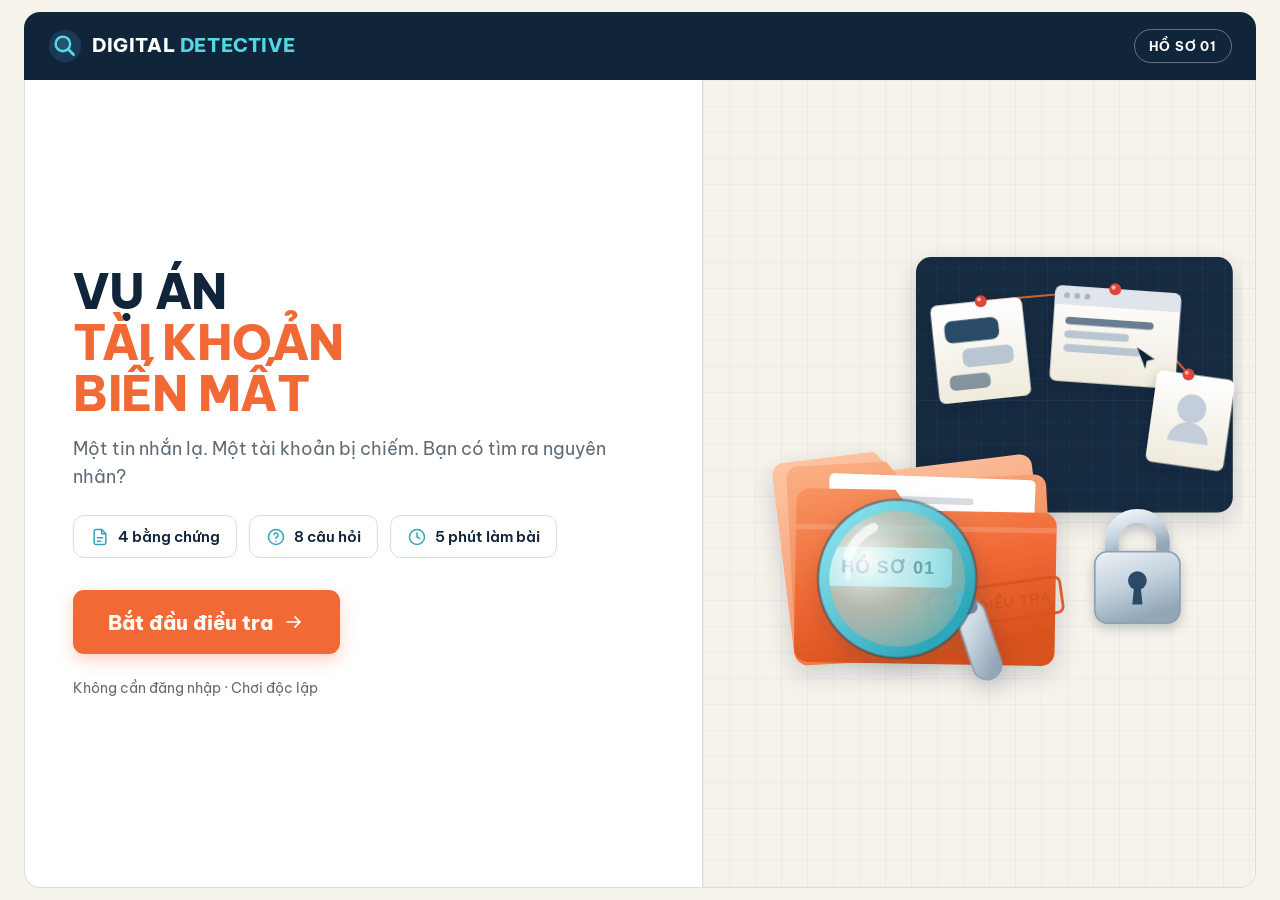
==== index.html @ 8c40c3d7 "Digital Detective: mini game điều tra an toàn số cho học sinh THCS Web app tĩnh (không backend, khôn" ====
<!DOCTYPE html>
<html lang="vi">
<head>
  <meta charset="utf-8">
  <title>Digital Detective — Vụ án tài khoản biến mất</title>
  <meta name="viewport" content="width=device-width, initial-scale=1, viewport-fit=cover">
  <meta name="description" content="Mini game điều tra an toàn số dành cho học sinh THCS: đọc 4 bằng chứng, trả lời 8 câu hỏi trong 5 phút.">
  <meta name="theme-color" content="#10243A">
  <meta name="color-scheme" content="light">
  <meta name="apple-mobile-web-app-capable" content="yes">
  <meta name="apple-mobile-web-app-status-bar-style" content="black-translucent">
  <link rel="manifest" href="manifest.webmanifest">
  <link rel="icon" href="assets/img/logo.svg" type="image/svg+xml">
  <link rel="apple-touch-icon" href="assets/img/logo.svg">
  <!-- Tải sẵn toàn bộ font và hình của cả 4 màn ngay lần vào đầu tiên, để mất mạng
       giữa lượt không làm thiếu chữ hay thiếu hình ở các màn sau. -->
  <link rel="preload" href="assets/fonts/QdVPSTAyLFyeg_IDWvOJmVES_Hw4BXoKZA.woff2" as="font" type="font/woff2" crossorigin><!-- 400 vi -->
  <link rel="preload" href="assets/fonts/QdVPSTAyLFyeg_IDWvOJmVES_Hw3BXo.woff2" as="font" type="font/woff2" crossorigin><!-- 400 latin -->
  <link rel="preload" href="assets/fonts/QdVMSTAyLFyeg_IDWvOJmVES_HToIW86Rb0bcw.woff2" as="font" type="font/woff2" crossorigin><!-- 600 vi -->
  <link rel="preload" href="assets/fonts/QdVMSTAyLFyeg_IDWvOJmVES_HToIW81Rb0.woff2" as="font" type="font/woff2" crossorigin><!-- 600 latin -->
  <link rel="preload" href="assets/fonts/QdVMSTAyLFyeg_IDWvOJmVES_HSMIG86Rb0bcw.woff2" as="font" type="font/woff2" crossorigin><!-- 700 vi -->
  <link rel="preload" href="assets/fonts/QdVMSTAyLFyeg_IDWvOJmVES_HSMIG81Rb0.woff2" as="font" type="font/woff2" crossorigin><!-- 700 latin -->
  <link rel="preload" href="assets/fonts/QdVMSTAyLFyeg_IDWvOJmVES_HSQI286Rb0bcw.woff2" as="font" type="font/woff2" crossorigin><!-- 800 vi -->
  <link rel="preload" href="assets/fonts/QdVMSTAyLFyeg_IDWvOJmVES_HSQI281Rb0.woff2" as="font" type="font/woff2" crossorigin><!-- 800 latin -->
  <link rel="preload" href="assets/img/hero.svg" as="image" type="image/svg+xml">
  <link rel="preload" href="assets/img/briefing-props.svg" as="image" type="image/svg+xml">
  <link rel="preload" href="assets/img/result-props.svg" as="image" type="image/svg+xml">
  <link rel="stylesheet" href="assets/css/app.css">
</head>
<body>
  <div id="app"></div>

  <!-- iPad dựng đứng hoặc viewport dưới 960 CSS px: chặn chơi, dữ liệu và đồng hồ vẫn giữ nguyên -->
  <div class="rotate-gate" role="alert">
    <div>
      <svg class="icon" viewBox="0 0 24 24" width="56" height="56" fill="none" stroke="currentColor"
           stroke-width="1.6" stroke-linecap="round" stroke-linejoin="round" aria-hidden="true">
        <rect x="2.5" y="7" width="19" height="11" rx="2"></rect>
        <path d="M8 3.6a8 8 0 0 1 8 0"></path>
        <path d="M13.6 2.2 16.2 3.6 14.8 6.2"></path>
      </svg>
      <h2>Xoay iPad ngang để chơi</h2>
      <p>Trên máy tính, hãy mở cửa sổ trình duyệt rộng hơn 960&nbsp;px. Bài làm và đồng hồ của bạn vẫn đang được giữ nguyên.</p>
    </div>
  </div>

  <noscript>
    <div style="max-width:40em;margin:15vh auto;padding:0 24px;font-family:sans-serif;color:#10243A">
      <h1>Cần bật JavaScript</h1>
      <p>Trò chơi Digital Detective chạy hoàn toàn trên trình duyệt. Hãy bật JavaScript rồi tải lại trang.</p>
    </div>
  </noscript>

  <script type="module" src="src/app.js"></script>
  <script>
    // Service worker chỉ để chạy lại được khi mất mạng sau lần tải đầu thành công.
    if ('serviceWorker' in navigator && location.protocol.startsWith('http')) {
      window.addEventListener('load', () => {
        navigator.serviceWorker.register('sw.js').catch((err) => {
          console.warn('[sw] không đăng ký được:', err);
        });
      });
    }
  </script>
</body>
</html>
---- assets/css/app.css ----
@import url('../fonts.css');

/* ================================================================
   1. Token
   ================================================================ */
:root {
  --navy: #10243A;
  --navy-soft: #1B3854;
  --paper: #F6F3EB;
  --surface: #FFFFFF;
  --orange: #F16A36;
  --orange-dark: #D9531F;
  --orange-tint: #FDEDE5;
  --cyan: #54D7E5;
  --cyan-tint: #E3F8FB;
  --cyan-deep: #2FA7BA;
  --muted: #5F6B76;
  --border: #D8DEE4;
  --border-strong: #C2CCD6;
  --danger: #C2410C;

  --r-lg: 16px;
  --r-md: 12px;
  --r-btn: 11px;
  --r-sm: 8px;

  --s1: 8px;
  --s2: 12px;
  --s3: 16px;
  --s4: 24px;
  --s5: 32px;
  --s6: 48px;

  --shadow-sm: 0 2px 6px rgba(16, 36, 58, .06);
  --shadow-md: 0 6px 18px rgba(16, 36, 58, .09);
  --shadow-lg: 0 14px 38px rgba(16, 36, 58, .14);

  --dur: 200ms;
  --ease: cubic-bezier(.22, .61, .36, 1);

  --header-h: 64px;
  --app-max: 1440px;

  /* Thang chữ mặc định cho iPad ngang 1024×768 */
  --fs-body: 16px;
  --fs-lead: 17px;
  --fs-question: 22px;
  --fs-screen-title: 28px;
  --fs-hero: 46px;
}

/* Desktop rộng: tăng khoảng thở và cỡ hình, chữ chỉ nhích nhẹ (không phóng vô hạn) */
@media (min-width: 1180px) {
  :root {
    --fs-body: 17px;
    --fs-lead: 18px;
    --fs-question: 24px;
    --fs-screen-title: 32px;
    --fs-hero: 48px;
    --header-h: 68px;
  }
}
@media (min-width: 1400px) {
  :root {
    --fs-question: 26px;
    --fs-screen-title: 34px;
    --fs-hero: 52px;
  }
}

/* ================================================================
   2. Nền tảng
   ================================================================ */
*,
*::before,
*::after { box-sizing: border-box; }

html, body { height: 100%; }

body {
  margin: 0;
  font-family: 'Be Vietnam Pro', -apple-system, BlinkMacSystemFont, 'Segoe UI', Roboto, sans-serif;
  font-size: var(--fs-body);
  line-height: 1.55;
  color: var(--navy);
  background: var(--paper);
  -webkit-text-size-adjust: 100%;
  -webkit-font-smoothing: antialiased;
  overflow: hidden;              /* không để trang cuộn; chỉ vùng nội dung cuộn */
  overscroll-behavior: none;
}

h1, h2, h3, p, ul, ol { margin: 0; }
ul, ol { padding: 0; list-style: none; }
button { font: inherit; color: inherit; }

.icon { flex: none; display: block; }

.visually-hidden {
  position: absolute; width: 1px; height: 1px;
  margin: -1px; padding: 0; overflow: hidden;
  clip: rect(0 0 0 0); clip-path: inset(50%); white-space: nowrap;
}

:focus-visible {
  outline: 3px solid var(--cyan-deep);
  outline-offset: 2px;
  border-radius: 4px;
}

/* ================================================================
   3. Khung ứng dụng
   ================================================================ */
#app {
  height: 100dvh;
  height: 100vh;
  display: flex;
  flex-direction: column;
  align-items: center;
}
@supports (height: 100dvh) { #app { height: 100dvh; } }

.shell {
  width: 100%;
  max-width: var(--app-max);
  height: 100%;
  display: flex;
  flex-direction: column;
  min-height: 0;
  padding: 0 var(--s3);
}
@media (min-width: 1180px) { .shell { padding: 0 var(--s4); } }

/* ---------- Header ---------- */
.app-header {
  flex: none;
  height: var(--header-h);
  margin-top: var(--s2);
  display: flex;
  align-items: center;
  gap: var(--s3);
  padding: 0 var(--s4);
  background: var(--navy);
  color: #fff;
  border-radius: var(--r-lg) var(--r-lg) 0 0;
}
.brand { display: flex; align-items: center; gap: 10px; }
.brand img { width: 34px; height: 34px; }
.brand-name {
  font-size: 19px; font-weight: 800; letter-spacing: .6px;
  white-space: nowrap;
}
.brand-name em { font-style: normal; color: var(--cyan); }

.header-spacer { flex: 1 1 auto; }

.file-tag {
  font-size: 13px; font-weight: 700; letter-spacing: .8px;
  padding: 6px 14px; border-radius: 999px;
  border: 1.5px solid rgba(255, 255, 255, .35);
  color: #fff; white-space: nowrap;
}
.file-tag.is-submitted { background: var(--cyan); border-color: var(--cyan); color: var(--navy); }

/* Đồng hồ + tiến độ trên header màn chơi */
.hud { display: flex; align-items: center; gap: var(--s4); }
.timer {
  display: flex; align-items: center; gap: 8px;
  padding: 7px 16px; border-radius: 999px;
  background: rgba(255, 255, 255, .1);
  border: 1.5px solid rgba(255, 255, 255, .22);
  font-variant-numeric: tabular-nums;
  font-size: 19px; font-weight: 800; letter-spacing: .5px;
  transition: background var(--dur) var(--ease), border-color var(--dur) var(--ease);
}
.timer.is-warning { background: rgba(241, 106, 54, .22); border-color: var(--orange); color: #FFD9C8; }
.progress-read { display: flex; align-items: center; gap: 10px; font-size: 14px; color: #CBD8E4; }
.progress-read b { color: #fff; font-weight: 700; }
.progress-bar {
  width: 104px; height: 8px; border-radius: 999px;
  background: rgba(255, 255, 255, .18); overflow: hidden;
}
.progress-bar span {
  display: block; height: 100%; border-radius: 999px;
  background: var(--cyan);
  transition: width var(--dur) var(--ease);
}

/* ---------- Thân màn ---------- */
.app-main {
  flex: 1 1 auto;
  min-height: 0;
  display: flex;
  flex-direction: column;
  background: var(--surface);
  border: 1px solid var(--border);
  border-top: none;
  border-radius: 0 0 var(--r-lg) var(--r-lg);
  margin-bottom: var(--s2);
  overflow: hidden;
  position: relative;
}

.screen {
  flex: 1 1 auto;
  min-height: 0;
  display: flex;
  flex-direction: column;
  animation: screen-in var(--dur) var(--ease) both;
}
@keyframes screen-in {
  from { opacity: 0; transform: translateY(8px); }
  to   { opacity: 1; transform: none; }
}

/* Texture giấy chỉ ở vùng trang trí, 3–5% */
.paper-tint {
  background-color: var(--paper);
  background-image:
    linear-gradient(rgba(16, 36, 58, .035) 1px, transparent 1px),
    linear-gradient(90deg, rgba(16, 36, 58, .035) 1px, transparent 1px);
  background-size: 26px 26px;
}

/* ================================================================
   4. Nút
   ================================================================ */
.btn {
  display: inline-flex; align-items: center; justify-content: center;
  gap: 10px;
  min-height: 48px; padding: 12px 24px;
  border: 1.5px solid transparent; border-radius: var(--r-btn);
  font-size: var(--fs-body); font-weight: 700;
  background: var(--surface); color: var(--navy);
  white-space: nowrap;
  cursor: pointer;
  transition: background var(--dur) var(--ease), border-color var(--dur) var(--ease),
              transform 120ms var(--ease), box-shadow var(--dur) var(--ease);
  -webkit-tap-highlight-color: transparent;
}
.btn:active { transform: translateY(1px); }

.btn-primary {
  background: var(--orange); color: #fff;
  box-shadow: 0 6px 16px rgba(241, 106, 54, .3);
  font-weight: 800;
}
.btn-primary:hover { background: var(--orange-dark); }

.btn-secondary { border-color: var(--border-strong); background: var(--surface); }
.btn-secondary:hover { border-color: var(--navy-soft); background: #FAFBFC; }

.btn-ghost { background: transparent; color: var(--muted); font-weight: 600; }
.btn-ghost:hover { color: var(--navy); background: #F2F5F7; }

.btn:disabled { opacity: .45; cursor: not-allowed; }
.btn:disabled:active { transform: none; }

.btn-lg { min-height: 60px; font-size: 19px; padding: 14px 34px; }
@media (min-width: 1180px) { .btn-lg { min-height: 64px; font-size: 20px; } }

/* ================================================================
   5. Màn 1 — Chào mừng
   ================================================================ */
.welcome {
  flex-direction: row;
  align-items: stretch;
}
.welcome-copy {
  flex: 0 0 55%;
  display: flex; flex-direction: column; justify-content: center;
  padding: var(--s5) var(--s5) var(--s5) var(--s6);
  min-width: 0;
}
@media (max-width: 1100px) { .welcome-copy { padding: var(--s4) var(--s4) var(--s4) var(--s5); } }

.hero-title {
  font-size: var(--fs-hero);
  font-weight: 800;
  line-height: 1.06;
  letter-spacing: -.5px;
  margin-bottom: var(--s3);
}
.hero-title span { display: block; }
.hero-title .accent { color: var(--orange); }

.hero-tagline {
  font-size: var(--fs-lead);
  color: var(--muted);
  max-width: 30em;
  margin-bottom: var(--s4);
}

.chip-row { display: flex; flex-wrap: wrap; gap: var(--s2); margin-bottom: var(--s5); }
.chip {
  display: inline-flex; align-items: center; gap: 8px;
  padding: 9px 16px;
  border: 1.5px solid var(--border);
  border-radius: var(--r-btn);
  background: var(--surface);
  font-size: 15px; font-weight: 600;
  white-space: nowrap;
}
.chip .icon { color: var(--cyan-deep); }

.hero-note { margin-top: var(--s4); font-size: 14px; color: var(--muted); }

.welcome-art {
  flex: 1 1 45%;
  min-width: 0;
  display: flex; align-items: center; justify-content: center;
  padding: var(--s2);
  border-left: 1px solid var(--border);
}
.welcome-art img { width: 100%; max-width: 620px; height: auto; max-height: 100%; object-fit: contain; }

/* ================================================================
   6. Màn 2 — Nhận vụ án
   ================================================================ */
.briefing { flex-direction: row; }
.briefing-left {
  flex: 1 1 56%;
  min-width: 0;
  display: flex; flex-direction: column;
  padding: var(--s5) var(--s4) var(--s4) var(--s5);
  overflow: hidden;
}
.briefing-right {
  flex: 0 0 44%;
  display: flex; flex-direction: column; justify-content: center;
  gap: var(--s4);
  padding: var(--s5) var(--s5) var(--s4) var(--s4);
  border-left: 1px solid var(--border);
  min-width: 0;
}
@media (max-width: 1100px) {
  .briefing-left { padding: var(--s4); }
  .briefing-right { padding: var(--s4); }
}

.screen-title { font-size: var(--fs-screen-title); font-weight: 800; line-height: 1.2; }

.note-wrap { position: relative; margin-top: var(--s4); max-width: 560px; }
.note-paper {
  position: relative;
  background: #FFFDF6;
  border: 1px solid #E8E0CE;
  border-radius: 3px;
  padding: var(--s4) var(--s4) var(--s4) 60px;
  font-size: var(--fs-lead);
  line-height: 1.7;
  box-shadow: var(--shadow-md);
  /* mép giấy hơi lệch cho giống tờ ghi chú */
  clip-path: polygon(0 1.2%, 100% 0, 99.4% 99%, .6% 100%);
}
.note-paper::after {
  content: '';
  position: absolute; inset: 0;
  background-image: repeating-linear-gradient(transparent 0 31px, rgba(16, 36, 58, .05) 31px 32px);
  pointer-events: none;
}
.paper-clip {
  position: absolute; top: -18px; left: 20px;
  width: 24px; height: 54px;
  border: 4px solid #A8B6C2;
  border-radius: 13px;
  border-bottom-color: transparent;
  transform: rotate(-8deg);
  z-index: 2;
}
.paper-clip::before {
  content: ''; position: absolute; top: 9px; left: 3px;
  width: 12px; height: 34px;
  border: 4px solid #C3CDD7; border-radius: 8px; border-bottom-color: transparent;
}

.briefing-props { margin-top: auto; padding-top: var(--s4); max-width: 420px; }
.briefing-props img { width: 100%; height: auto; display: block; }

.mission-list { display: flex; flex-direction: column; gap: var(--s3); margin-top: var(--s3); }
.mission {
  display: flex; align-items: center; gap: var(--s3);
  font-size: var(--fs-lead); font-weight: 600;
}
.mission-badge {
  flex: none; width: 52px; height: 52px; border-radius: 14px;
  display: grid; place-items: center;
  background: var(--cyan-tint); color: var(--navy);
  border: 1.5px solid #BFECF3;
}
.mission-index { font-weight: 800; }

.timer-note {
  display: flex; align-items: center; gap: 10px;
  font-size: 15px; color: var(--muted);
}
.footnote { font-size: 14px; color: var(--muted); }
.briefing-right .footnote { text-align: right; }

.back-row { margin-top: var(--s4); }

/* ================================================================
   7. Màn 3 — Điều tra
   ================================================================ */
.game {
  flex-direction: row;
  gap: var(--s4);
  padding: var(--s4);
  min-height: 0;
}
.evidence-pane { flex: 0 0 48%; display: flex; flex-direction: column; min-width: 0; min-height: 0; }
.question-pane { flex: 1 1 52%; display: flex; flex-direction: column; min-width: 0; min-height: 0; }

/* ---- Bằng chứng ---- */
.pane-title { font-size: var(--fs-screen-title); font-weight: 800; margin-bottom: var(--s2); }

.evidence-tabs {
  display: grid;
  grid-template-columns: 1fr 1fr;
  gap: var(--s2);
  margin-bottom: var(--s2);
}
.evidence-tab {
  min-height: 48px;
  padding: 10px 16px;
  text-align: left;
  border: 1.5px solid var(--border);
  border-radius: var(--r-btn);
  background: var(--surface);
  font-size: 15px; font-weight: 600;
  cursor: pointer;
  transition: background var(--dur) var(--ease), border-color var(--dur) var(--ease), color var(--dur) var(--ease);
  -webkit-tap-highlight-color: transparent;
}
.evidence-tab:hover { border-color: var(--border-strong); }
.evidence-tab[aria-selected='true'] {
  background: var(--orange); border-color: var(--orange); color: #fff; font-weight: 700;
  box-shadow: 0 4px 12px rgba(241, 106, 54, .26);
}

.evidence-card {
  flex: 1 1 auto;
  min-height: 0;
  overflow-y: auto;
  -webkit-overflow-scrolling: touch;
  overscroll-behavior: contain;
  border: 1px solid var(--border);
  border-radius: var(--r-md);
  background: #FAFBFC;
  padding: var(--s3) var(--s3) var(--s4);
}
.evidence-card-title {
  font-size: 18px; font-weight: 800;
  padding-bottom: var(--s2);
  margin-bottom: var(--s3);
  border-bottom: 1px solid var(--border);
}
.ev-lead { color: var(--muted); margin-bottom: var(--s3); }

.ev-profile {
  display: flex; align-items: center; gap: var(--s2);
  padding: var(--s2) var(--s3);
  background: var(--surface);
  border: 1px solid var(--border);
  border-radius: var(--r-md);
  margin-bottom: var(--s2);
}
.ev-avatar {
  flex: none; width: 48px; height: 48px; border-radius: 50%;
  background: #E3E9EE; color: #8A9AA8;
  display: grid; place-items: center;
}
.ev-profile-name { font-weight: 700; line-height: 1.3; }
.ev-profile-handle {
  font-size: 15px; color: var(--muted);
  font-variant-ligatures: none;
  word-break: break-all;
}
.ev-profile-meta { font-size: 14px; color: var(--muted); }

.ev-message {
  background: var(--surface);
  border: 1px solid var(--border);
  border-radius: var(--r-md);
  border-top-left-radius: 4px;
  padding: var(--s3);
  line-height: 1.6;
}
.ev-typing { display: flex; gap: 5px; margin-top: var(--s2); }
.ev-typing i { width: 6px; height: 6px; border-radius: 50%; background: var(--border-strong); }

.ev-list { display: flex; flex-direction: column; gap: var(--s2); }
.ev-list li {
  display: flex; gap: 10px;
  padding: var(--s2) var(--s3);
  background: var(--surface);
  border: 1px solid var(--border);
  border-radius: var(--r-md);
  line-height: 1.55;
}
.ev-list li::before {
  content: ''; flex: none;
  width: 7px; height: 7px; margin-top: .62em;
  border-radius: 50%; background: var(--cyan-deep);
}

.ev-log { display: flex; flex-direction: column; }
.ev-log li {
  display: flex; gap: var(--s3);
  padding: var(--s2) 0 var(--s2) var(--s3);
  border-left: 2px solid var(--border);
  position: relative;
  line-height: 1.55;
}
.ev-log li::before {
  content: ''; position: absolute; left: -6px; top: 1.05em;
  width: 10px; height: 10px; border-radius: 50%;
  background: var(--surface); border: 2.5px solid var(--cyan-deep);
}
.ev-log time {
  flex: none; font-weight: 700; font-variant-numeric: tabular-nums;
  color: var(--navy);
}

/* ---- Câu hỏi ---- */
.q-label {
  font-size: 15px; font-weight: 800; letter-spacing: 1px;
  color: var(--orange); text-transform: uppercase;
  margin-bottom: 6px;
}
.q-prompt {
  font-size: var(--fs-question);
  font-weight: 700; line-height: 1.32;
  margin-bottom: var(--s3);
}

.options { display: flex; flex-direction: column; gap: var(--s2); }
.option {
  display: flex; align-items: center; gap: var(--s3);
  width: 100%;
  min-height: 56px;
  padding: 12px var(--s3);
  text-align: left;
  background: var(--surface);
  border: 1.5px solid var(--border);
  border-radius: var(--r-md);
  font-size: var(--fs-body);
  cursor: pointer;
  transition: background var(--dur) var(--ease), border-color var(--dur) var(--ease);
  -webkit-tap-highlight-color: transparent;
}
.option:hover { border-color: var(--border-strong); }
.option[aria-checked='true'] {
  background: var(--orange-tint);
  border-color: var(--orange);
}
.option-radio {
  flex: none; width: 24px; height: 24px; border-radius: 50%;
  border: 2px solid var(--border-strong);
  display: grid; place-items: center;
  transition: border-color var(--dur) var(--ease);
}
.option[aria-checked='true'] .option-radio { border-color: var(--orange); }
.option-radio::after {
  content: ''; width: 12px; height: 12px; border-radius: 50%;
  background: var(--orange);
  transform: scale(0);
  transition: transform 140ms var(--ease);
}
.option[aria-checked='true'] .option-radio::after { transform: scale(1); }
.option-key { flex: none; font-weight: 800; width: 1.2em; }
.option-text { min-width: 0; }
.option:disabled { cursor: default; opacity: 1; }

.save-hint {
  display: flex; align-items: center; gap: 8px;
  min-height: 26px; margin-top: var(--s2);
  font-size: 14px; color: var(--muted);
}
.save-hint.is-error { color: var(--danger); font-weight: 600; }

/* ---- Dãy 1–8 ---- */
.q-nav {
  display: flex; flex-wrap: wrap; gap: var(--s1);
  margin-top: var(--s3);
}
.q-nav-btn {
  width: 44px; height: 44px;
  border-radius: 50%;
  border: 1.5px solid var(--border);
  background: var(--surface);
  font-weight: 700; font-size: 16px;
  cursor: pointer;
  transition: background var(--dur) var(--ease), border-color var(--dur) var(--ease);
  -webkit-tap-highlight-color: transparent;
}
.q-nav-btn.is-answered { background: var(--cyan-tint); border-color: #BFECF3; }
.q-nav-btn.is-current { border-color: var(--orange); border-width: 2.5px; color: var(--orange); }

/* ---- Thanh thao tác ---- */
.action-bar {
  display: flex; align-items: center; gap: var(--s2);
  margin-top: auto;
  padding-top: var(--s3);
}
.action-bar .spacer { flex: 1 1 auto; }
.action-bar .btn { min-height: 52px; padding: 12px 18px; }

.time-warning {
  display: flex; align-items: center; gap: 8px;
  margin-top: var(--s2);
  padding: 10px var(--s3);
  border-radius: var(--r-btn);
  background: var(--orange-tint);
  border: 1.5px solid #F8C9B2;
  color: var(--danger);
  font-size: 15px; font-weight: 600;
}

/* ================================================================
   8. Màn 4 — Kết quả
   ================================================================ */
.result { flex-direction: row; }
.result-main {
  flex: 1 1 58%;
  min-width: 0;
  display: flex; flex-direction: column; justify-content: center;
  padding: var(--s5) var(--s4) var(--s4) var(--s5);
  overflow-y: auto;
}
.result-art {
  flex: 0 0 42%;
  display: flex; align-items: center; justify-content: center;
  padding: var(--s4);
  border-left: 1px solid var(--border);
  min-width: 0;
}
.result-art img { width: 100%; max-width: 420px; height: auto; max-height: 100%; object-fit: contain; }
@media (max-width: 1100px) {
  .result-main { padding: var(--s4); }
}

.result-main > * { max-width: 660px; }
.result-heading { font-size: var(--fs-screen-title); font-weight: 800; margin-bottom: var(--s4); }

.score-card {
  display: flex; flex-direction: column; align-items: center; gap: 4px;
  padding: var(--s4) var(--s5);
  background: var(--cyan-tint);
  border: 1.5px solid #BFECF3;
  border-radius: var(--r-lg);
  margin-bottom: var(--s3);
}
.score-value {
  font-size: 76px; font-weight: 800; line-height: .95;
  letter-spacing: -2px;
  font-variant-numeric: tabular-nums;
  color: var(--navy);
}
@media (min-width: 1180px) { .score-value { font-size: 88px; } }
.score-label {
  font-size: 17px; font-weight: 800; letter-spacing: 1.4px;
  text-transform: uppercase; color: var(--navy);
}

.staff-banner {
  display: flex; align-items: center; gap: var(--s2);
  padding: 14px var(--s4);
  background: var(--cyan);
  border-radius: var(--r-md);
  color: var(--navy);
  font-size: var(--fs-lead); font-weight: 700;
  margin-bottom: var(--s3);
}

.timeout-note {
  display: flex; align-items: center; gap: 8px;
  margin-bottom: var(--s3);
  font-size: 15px; font-weight: 600; color: var(--danger);
}

.staff-zone {
  margin-top: var(--s4);
  padding-top: var(--s4);
  border-top: 1px solid var(--border);
}
.staff-zone-label {
  font-size: 13px; font-weight: 800; letter-spacing: 1.2px;
  text-transform: uppercase; color: var(--muted);
  margin-bottom: var(--s2);
}

/* Nút nhấn giữ 1,5 giây */
.hold-btn { position: relative; overflow: hidden; width: 100%; }
.hold-btn .hold-fill {
  position: absolute; inset: 0 auto 0 0;
  width: 0;
  background: var(--cyan-tint);
  pointer-events: none;
}
.hold-btn.is-holding .hold-fill { transition: width 1500ms linear; width: 100%; }
.hold-btn > span { position: relative; z-index: 1; display: inline-flex; align-items: center; gap: 10px; }

/* ---- Lời giải ---- */
.review-panel {
  position: absolute; inset: 0;
  background: var(--surface);
  display: flex; flex-direction: column;
  z-index: 20;
  animation: screen-in var(--dur) var(--ease) both;
}
.review-head {
  flex: none;
  display: flex; align-items: center; gap: var(--s3);
  padding: var(--s3) var(--s4);
  border-bottom: 1px solid var(--border);
}
.review-head h2 { font-size: 22px; font-weight: 800; }
.review-body {
  flex: 1 1 auto; min-height: 0;
  overflow-y: auto; -webkit-overflow-scrolling: touch;
  padding: var(--s4);
  display: flex; flex-direction: column; gap: var(--s3);
}
.review-item {
  border: 1px solid var(--border);
  border-radius: var(--r-md);
  padding: var(--s3);
  background: #FAFBFC;
}
.review-item-head {
  display: flex; align-items: baseline; gap: var(--s2);
  margin-bottom: var(--s2);
}
.review-num { font-size: 14px; font-weight: 800; letter-spacing: .8px; color: var(--muted); }
.review-q { font-size: 18px; font-weight: 700; line-height: 1.35; }
.review-rows { display: flex; flex-direction: column; gap: 6px; }
.review-row { display: flex; gap: 10px; align-items: baseline; font-size: 15px; }
.review-row dt { flex: none; width: 10.5em; color: var(--muted); }
.review-row dd { margin: 0; font-weight: 600; }
.review-row.is-correct dd { color: #15803D; }
.review-row.is-wrong dd { color: var(--danger); }
.review-row.is-blank dd { color: var(--muted); font-style: italic; font-weight: 500; }
.review-explain {
  margin-top: var(--s2); padding-top: var(--s2);
  border-top: 1px dashed var(--border);
  font-size: 15px; color: var(--muted); line-height: 1.6;
}
.review-badge {
  margin-left: auto; flex: none;
  font-size: 13px; font-weight: 800; letter-spacing: .5px;
  padding: 4px 12px; border-radius: 999px;
}
.review-badge.ok { background: #DCFCE7; color: #15803D; }
.review-badge.no { background: #FEE7DC; color: var(--danger); }
.review-badge.blank { background: #EEF1F4; color: var(--muted); }

/* ================================================================
   9. Hộp thoại
   ================================================================ */
.overlay {
  position: fixed; inset: 0; z-index: 60;
  background: rgba(16, 36, 58, .55);
  display: grid; place-items: center;
  padding: var(--s4);
  animation: fade-in 160ms var(--ease) both;
}
@keyframes fade-in { from { opacity: 0; } to { opacity: 1; } }

.dialog {
  width: min(520px, 100%);
  background: var(--surface);
  border-radius: var(--r-lg);
  box-shadow: var(--shadow-lg);
  padding: var(--s4);
  animation: screen-in var(--dur) var(--ease) both;
}
.dialog h2 { font-size: 22px; font-weight: 800; margin-bottom: var(--s2); }
.dialog p { color: var(--muted); line-height: 1.6; }
.dialog-actions {
  display: flex; gap: var(--s2); justify-content: flex-end;
  margin-top: var(--s4);
}

/* ================================================================
   10. Thông báo xoay máy / màn hình nhỏ
   ================================================================ */
.rotate-gate {
  position: fixed; inset: 0; z-index: 90;
  display: none;
  place-items: center;
  padding: var(--s5);
  text-align: center;
  background: var(--paper);
}
.rotate-gate .icon { color: var(--cyan-deep); margin: 0 auto var(--s3); }
.rotate-gate h2 { font-size: 24px; font-weight: 800; margin-bottom: var(--s2); }
.rotate-gate p { color: var(--muted); max-width: 30em; }

/* Dưới 960 CSS px hoặc iPad dựng đứng: chặn chơi, dữ liệu và đồng hồ vẫn giữ */
@media (max-width: 959px), (orientation: portrait) and (max-width: 1200px) {
  .rotate-gate { display: grid; }
}

/* ================================================================
   11. Cảnh báo bộ nhớ
   ================================================================ */
.storage-alert {
  flex: none;
  display: flex; align-items: center; gap: var(--s2);
  padding: 10px var(--s4);
  background: #FEF3C7;
  border-bottom: 1px solid #FCD34D;
  color: #92400E;
  font-size: 15px; font-weight: 600;
}

/* ================================================================
   12. Ăn mừng 8/8 — nhẹ, không kéo dài
   ================================================================ */
.confetti { position: absolute; inset: 0; overflow: hidden; pointer-events: none; z-index: 5; }
.confetti i {
  position: absolute; top: -14px;
  width: 7px; height: 11px; border-radius: 2px;
  opacity: 0;
  animation: confetti-fall 1400ms var(--ease) forwards;
}
@keyframes confetti-fall {
  0%   { opacity: 0; transform: translateY(-10px) rotate(0deg); }
  12%  { opacity: 1; }
  100% { opacity: 0; transform: translateY(80vh) rotate(420deg); }
}

/* ================================================================
   13. prefers-reduced-motion
   ================================================================ */
@media (prefers-reduced-motion: reduce) {
  *, *::before, *::after {
    animation-duration: 1ms !important;
    animation-iteration-count: 1 !important;
    transition-duration: 1ms !important;
  }
  .hold-btn.is-holding .hold-fill { transition: width 1500ms linear !important; }
  .confetti { display: none; }
}
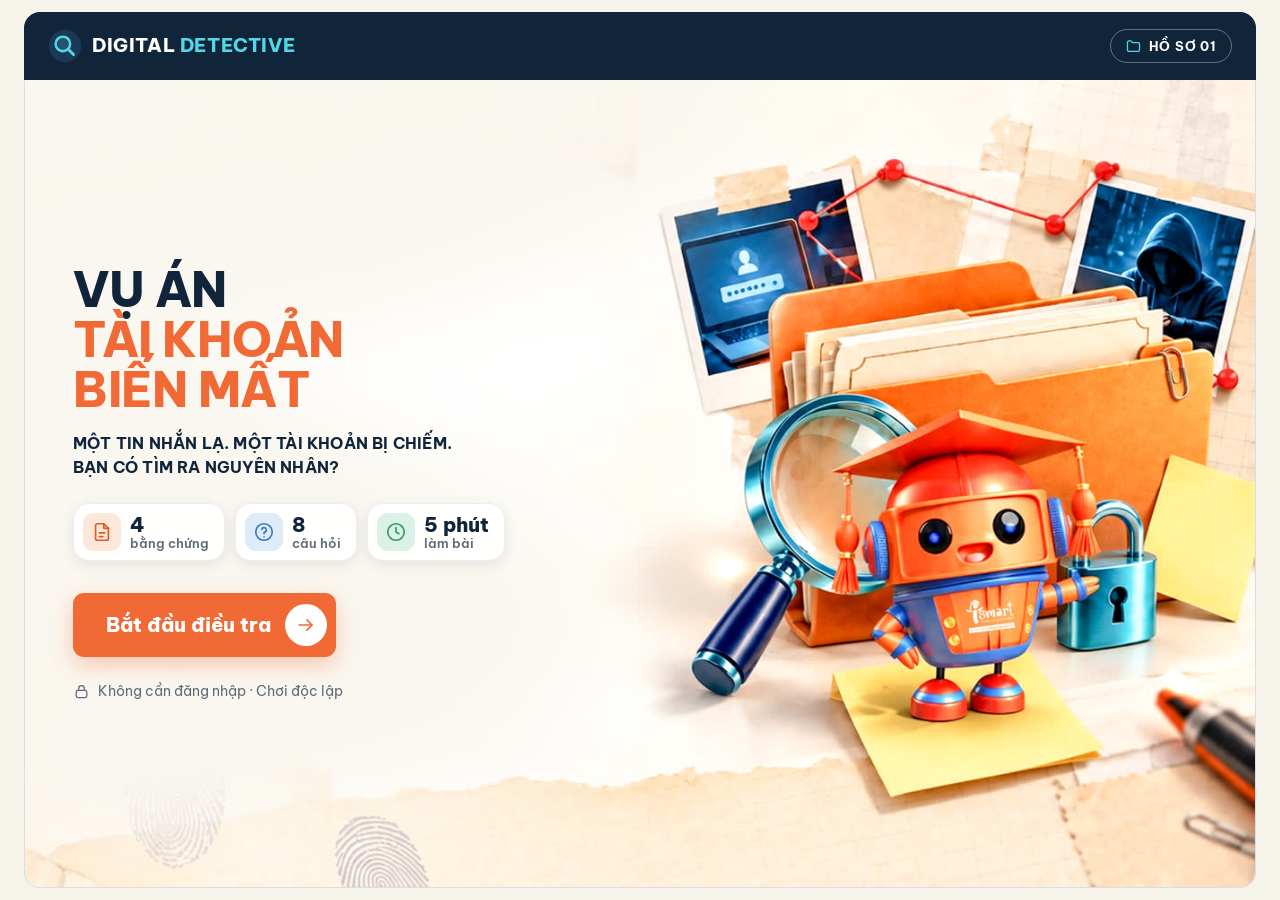
==== commit babe2d09: "Thay giao diện theo bộ ảnh mới, bỏ lớp hiệu ứng mưa mã Chủ dự án gửi bộ ảnh minh họa và mockup mới, " ====
--- a/index.html
+++ b/index.html
@@ -22,9 +22,9 @@
   <link rel="preload" href="assets/fonts/QdVMSTAyLFyeg_IDWvOJmVES_HSMIG81Rb0.woff2" as="font" type="font/woff2" crossorigin><!-- 700 latin -->
   <link rel="preload" href="assets/fonts/QdVMSTAyLFyeg_IDWvOJmVES_HSQI286Rb0bcw.woff2" as="font" type="font/woff2" crossorigin><!-- 800 vi -->
   <link rel="preload" href="assets/fonts/QdVMSTAyLFyeg_IDWvOJmVES_HSQI281Rb0.woff2" as="font" type="font/woff2" crossorigin><!-- 800 latin -->
-  <link rel="preload" href="assets/img/hero.svg" as="image" type="image/svg+xml">
-  <link rel="preload" href="assets/img/briefing-props.svg" as="image" type="image/svg+xml">
-  <link rel="preload" href="assets/img/result-props.svg" as="image" type="image/svg+xml">
+  <link rel="preload" href="assets/img/background-main.jpg" as="image" type="image/jpeg">
+  <link rel="preload" href="assets/img/background-2.jpg" as="image" type="image/jpeg">
+  <link rel="preload" href="assets/img/evidence-1.webp" as="image" type="image/webp">
   <link rel="stylesheet" href="assets/css/app.css">
 </head>
 <body>
--- a/assets/css/app.css
+++ b/assets/css/app.css
@@ -155,11 +155,14 @@
 .header-spacer { flex: 1 1 auto; }
 
 .file-tag {
+  display: inline-flex; align-items: center; gap: 7px;
   font-size: 13px; font-weight: 700; letter-spacing: .8px;
   padding: 6px 14px; border-radius: 999px;
   border: 1.5px solid rgba(255, 255, 255, .35);
   color: #fff; white-space: nowrap;
 }
+.file-tag .icon { color: var(--cyan); }
+.file-tag.is-submitted .icon { color: var(--navy); }
 .file-tag.is-submitted { background: var(--cyan); border-color: var(--cyan); color: var(--navy); }
 
 /* Đồng hồ + tiến độ trên header màn chơi */
@@ -192,10 +195,10 @@
   min-height: 0;
   display: flex;
   flex-direction: column;
-  background: var(--surface);
   border: 1px solid var(--border);
   border-top: none;
   border-radius: 0 0 var(--r-lg) var(--r-lg);
+  background: var(--surface);
   margin-bottom: var(--s2);
   overflow: hidden;
   position: relative;
@@ -211,15 +214,6 @@
 @keyframes screen-in {
   from { opacity: 0; transform: translateY(8px); }
   to   { opacity: 1; transform: none; }
-}
-
-/* Texture giấy chỉ ở vùng trang trí, 3–5% */
-.paper-tint {
-  background-color: var(--paper);
-  background-image:
-    linear-gradient(rgba(16, 36, 58, .035) 1px, transparent 1px),
-    linear-gradient(90deg, rgba(16, 36, 58, .035) 1px, transparent 1px);
-  background-size: 26px 26px;
 }
 
 /* ================================================================
@@ -262,22 +256,32 @@
 /* ================================================================
    5. Màn 1 — Chào mừng
    ================================================================ */
+/* Chữ nằm trọn trong khoảng trống bên trái của ảnh nền; cụm tang vật
+   trong ảnh chiếm khoảng 48% bên phải nên nội dung không được tràn qua. */
 .welcome {
   flex-direction: row;
-  align-items: stretch;
+  align-items: center;
+
+  /* Ảnh nền vụ án. Neo về bên PHẢI: ảnh gốc 16:9 còn khung máy là 4:3,
+     nên phần bị cắt rơi vào khoảng trống bên trái, không cắt mất cụm
+     tang vật (kẹp hồ sơ, robot, ổ khoá) nằm sát mép phải. */
+  background: url('../img/background-main.jpg') right center / cover no-repeat;
 }
 .welcome-copy {
-  flex: 0 0 55%;
+  flex: 0 0 auto;
+  width: min(52%, 600px);
   display: flex; flex-direction: column; justify-content: center;
-  padding: var(--s5) var(--s5) var(--s5) var(--s6);
+  padding: var(--s5) var(--s3) var(--s5) var(--s6);
   min-width: 0;
 }
-@media (max-width: 1100px) { .welcome-copy { padding: var(--s4) var(--s4) var(--s4) var(--s5); } }
+@media (max-width: 1100px) {
+  .welcome-copy { width: 50%; padding: var(--s4) var(--s2) var(--s4) var(--s5); }
+}
 
 .hero-title {
   font-size: var(--fs-hero);
   font-weight: 800;
-  line-height: 1.06;
+  line-height: 1.04;
   letter-spacing: -.5px;
   margin-bottom: var(--s3);
 }
@@ -285,40 +289,75 @@
 .hero-title .accent { color: var(--orange); }
 
 .hero-tagline {
-  font-size: var(--fs-lead);
-  color: var(--muted);
-  max-width: 30em;
+  font-size: 15px;
+  font-weight: 700;
+  line-height: 1.5;
+  letter-spacing: .2px;
+  text-transform: uppercase;
+  color: var(--navy);
+  max-width: 24em;
   margin-bottom: var(--s4);
 }
-
-.chip-row { display: flex; flex-wrap: wrap; gap: var(--s2); margin-bottom: var(--s5); }
+@media (min-width: 1180px) { .hero-tagline { font-size: 16px; } }
+
+/* ---- Ba chỉ số: số lớn trên, nhãn nhỏ dưới, ô icon có màu riêng ---- */
+/* Ba chip phải nằm gọn một hàng ở 1024px: ở đó chỉ còn ~451px cho cả
+   hàng, nên padding và ô icon được giữ chặt. */
+.chip-row {
+  display: flex; flex-wrap: wrap; gap: 10px;
+  margin-bottom: var(--s5);
+  list-style: none;
+}
 .chip {
-  display: inline-flex; align-items: center; gap: 8px;
-  padding: 9px 16px;
-  border: 1.5px solid var(--border);
-  border-radius: var(--r-btn);
-  background: var(--surface);
-  font-size: 15px; font-weight: 600;
+  display: inline-flex; align-items: center; gap: 9px;
+  padding: 9px 15px 9px 9px;
+  border: 1px solid rgba(16, 36, 58, .08);
+  border-radius: 16px;
+  background: rgba(255, 255, 255, .92);
+  box-shadow: 0 4px 14px rgba(16, 36, 58, .09);
   white-space: nowrap;
 }
-.chip .icon { color: var(--cyan-deep); }
-
-.hero-note { margin-top: var(--s4); font-size: 14px; color: var(--muted); }
-
-.welcome-art {
-  flex: 1 1 45%;
-  min-width: 0;
-  display: flex; align-items: center; justify-content: center;
-  padding: var(--s2);
-  border-left: 1px solid var(--border);
-}
-.welcome-art img { width: 100%; max-width: 620px; height: auto; max-height: 100%; object-fit: contain; }
+.chip-icon {
+  display: grid; place-items: center;
+  width: 38px; height: 38px; flex: none;
+  border-radius: 11px;
+}
+.chip-icon.tone-orange { background: #FCE7DB; color: #E4581F; }
+.chip-icon.tone-blue   { background: #E0EBF9; color: #3579BE; }
+.chip-icon.tone-green  { background: #DCF1E5; color: #2F9D62; }
+
+.chip-text { display: flex; flex-direction: column; line-height: 1.15; }
+.chip-text b { font-size: 20px; font-weight: 800; color: var(--navy); }
+.chip-text small { font-size: 13px; font-weight: 600; color: var(--muted); }
+
+/* ---- Nút chính: mũi tên nằm trong đĩa tròn trắng ---- */
+.btn-cta {
+  gap: 14px;
+  padding: 8px 8px 8px 32px;
+  box-shadow: 0 8px 22px rgba(241, 106, 54, .34);
+}
+.btn-arrow {
+  display: grid; place-items: center;
+  width: 42px; height: 42px; flex: none;
+  border-radius: 50%;
+  background: #fff; color: var(--orange);
+}
+.btn-cta:hover .btn-arrow { color: #D8551F; }
+
+.hero-note {
+  display: flex; align-items: center; gap: 8px;
+  margin-top: var(--s4);
+  font-size: 14px; color: var(--muted);
+}
+.hero-note .icon { flex: none; }
+
 
 /* ================================================================
    6. Màn 2 — Nhận vụ án
    ================================================================ */
 .briefing { flex-direction: row; }
 .briefing-left {
+  position: relative;
   flex: 1 1 56%;
   min-width: 0;
   display: flex; flex-direction: column;
@@ -331,6 +370,7 @@
   gap: var(--s4);
   padding: var(--s5) var(--s5) var(--s4) var(--s4);
   border-left: 1px solid var(--border);
+  background: #FBFDFF;
   min-width: 0;
 }
 @media (max-width: 1100px) {
@@ -338,7 +378,40 @@
   .briefing-right { padding: var(--s4); }
 }
 
+/* Hình minh họa vụ án, tràn hết đáy cột trái. Ảnh gốc vuông nên `cover`
+   sẽ cắt phần trên (giá sách, bảng ghim) và giữ lại cụm bàn học — đúng
+   khung hình cần thấy. Nằm dưới cùng để tờ ghi chú đè lên được. */
+.briefing-scene {
+  position: absolute;
+  left: 0; right: 0; bottom: 0;
+  height: 66%;
+  z-index: 0;
+  pointer-events: none;
+  background: url('../img/background-2.jpg') center bottom / cover no-repeat;
+
+  /* Mép trên mờ dần để hình hoà vào nền giấy. Cần thiết vì khung cắt đổi
+     theo kích thước máy: không có lớp này thì ở 1024px ảnh bị cắt ngang
+     tấm bảng ghim thành một đường thẳng gắt. */
+  -webkit-mask-image: linear-gradient(to bottom, transparent 0, #000 26%);
+  mask-image: linear-gradient(to bottom, transparent 0, #000 26%);
+}
+/* Chữ và tờ ghi chú luôn nằm trên hình minh họa. */
+.briefing-left > .screen-title,
+.briefing-left > .note-wrap { position: relative; z-index: 1; }
+
 .screen-title { font-size: var(--fs-screen-title); font-weight: 800; line-height: 1.2; }
+
+/* Hai nét vàng nhỏ cạnh tiêu đề, kiểu ghi chú tay */
+.has-spark { position: relative; display: inline-block; padding-right: 34px; }
+.has-spark::before,
+.has-spark::after {
+  content: '';
+  position: absolute; right: 8px;
+  width: 15px; height: 5px; border-radius: 3px;
+  background: #F6B93B;
+}
+.has-spark::before { top: 18%; transform: rotate(-38deg); }
+.has-spark::after { top: 42%; right: 2px; transform: rotate(-6deg); }
 
 .note-wrap { position: relative; margin-top: var(--s4); max-width: 560px; }
 .note-paper {
@@ -374,21 +447,49 @@
   border: 4px solid #C3CDD7; border-radius: 8px; border-bottom-color: transparent;
 }
 
-.briefing-props { margin-top: auto; padding-top: var(--s4); max-width: 420px; }
-.briefing-props img { width: 100%; height: auto; display: block; }
-
-.mission-list { display: flex; flex-direction: column; gap: var(--s3); margin-top: var(--s3); }
+/* ---- Tiêu đề "Nhiệm vụ của bạn": icon kẹp giấy + gạch chân vàng ---- */
+.missions-title {
+  display: flex; align-items: center; gap: 12px;
+}
+.missions-icon {
+  display: grid; place-items: center;
+  width: 42px; height: 42px; flex: none;
+  color: var(--orange);
+}
+.underlined { position: relative; }
+.underlined::after {
+  content: '';
+  position: absolute; left: 2px; right: 6px; bottom: -7px;
+  height: 5px; border-radius: 3px;
+  background: #F6B93B;
+  transform: rotate(-.7deg);
+}
+
+/* ---- Ba thẻ nhiệm vụ ---- */
+.mission-list {
+  display: flex; flex-direction: column; gap: 14px;
+  margin-top: var(--s4);
+  list-style: none;
+}
 .mission {
-  display: flex; align-items: center; gap: var(--s3);
-  font-size: var(--fs-lead); font-weight: 600;
+  display: flex; align-items: center; gap: 14px;
+  padding: 12px 16px;
+  border-radius: 16px;
+  background: #EAF3FC;
+  border: 1px solid #D8E8F7;
+  font-size: var(--fs-lead); font-weight: 700;
+  color: var(--navy);
 }
 .mission-badge {
-  flex: none; width: 52px; height: 52px; border-radius: 14px;
+  flex: none; width: 48px; height: 48px; border-radius: 13px;
   display: grid; place-items: center;
-  background: var(--cyan-tint); color: var(--navy);
-  border: 1.5px solid #BFECF3;
-}
+  background: #fff; color: #2F6FA8;
+  box-shadow: 0 2px 6px rgba(16, 36, 58, .08);
+}
+.mission-text { flex: 1 1 auto; min-width: 0; }
 .mission-index { font-weight: 800; }
+/* Mũi tên chỉ là dấu trang trí — thẻ nhiệm vụ không bấm được. */
+.mission-chevron { flex: none; color: #8FB4D4; display: grid; place-items: center; }
 
 .timer-note {
   display: flex; align-items: center; gap: 10px;
@@ -396,6 +497,17 @@
 }
 .footnote { font-size: 14px; color: var(--muted); }
 .briefing-right .footnote { text-align: right; }
+.back-row {
+  display: flex; align-items: center; justify-content: space-between;
+  gap: var(--s2);
+}
+
+/* Cụm được gạch chân cam trên tờ ghi chú: hai mấu chốt của vụ án. */
+.note-paper em {
+  font-style: normal;
+  font-weight: 700;
+  box-shadow: inset 0 -3px 0 rgba(241, 106, 54, .55);
+}
 
 .back-row { margin-top: var(--s4); }
 
@@ -438,88 +550,30 @@
   box-shadow: 0 4px 12px rgba(241, 106, 54, .26);
 }
 
+/* Bằng chứng là ẢNH. Dùng `contain` chứ không phải `cover`: trong ảnh có
+   chữ mà học sinh phải đọc được (tên tài khoản, mã OTP, mốc giờ), cắt mép
+   là mất nội dung bài. Thà để dư khoảng trống còn hơn cắt mất chữ. */
 .evidence-card {
   flex: 1 1 auto;
   min-height: 0;
-  overflow-y: auto;
-  -webkit-overflow-scrolling: touch;
-  overscroll-behavior: contain;
+  display: flex;
+  overflow: hidden;
   border: 1px solid var(--border);
   border-radius: var(--r-md);
   background: #FAFBFC;
-  padding: var(--s3) var(--s3) var(--s4);
-}
-.evidence-card-title {
-  font-size: 18px; font-weight: 800;
-  padding-bottom: var(--s2);
-  margin-bottom: var(--s3);
-  border-bottom: 1px solid var(--border);
-}
-.ev-lead { color: var(--muted); margin-bottom: var(--s3); }
-
-.ev-profile {
-  display: flex; align-items: center; gap: var(--s2);
-  padding: var(--s2) var(--s3);
-  background: var(--surface);
-  border: 1px solid var(--border);
-  border-radius: var(--r-md);
-  margin-bottom: var(--s2);
-}
-.ev-avatar {
-  flex: none; width: 48px; height: 48px; border-radius: 50%;
-  background: #E3E9EE; color: #8A9AA8;
-  display: grid; place-items: center;
-}
-.ev-profile-name { font-weight: 700; line-height: 1.3; }
-.ev-profile-handle {
-  font-size: 15px; color: var(--muted);
-  font-variant-ligatures: none;
-  word-break: break-all;
-}
-.ev-profile-meta { font-size: 14px; color: var(--muted); }
-
-.ev-message {
-  background: var(--surface);
-  border: 1px solid var(--border);
-  border-radius: var(--r-md);
-  border-top-left-radius: 4px;
-  padding: var(--s3);
-  line-height: 1.6;
-}
-.ev-typing { display: flex; gap: 5px; margin-top: var(--s2); }
-.ev-typing i { width: 6px; height: 6px; border-radius: 50%; background: var(--border-strong); }
-
-.ev-list { display: flex; flex-direction: column; gap: var(--s2); }
-.ev-list li {
-  display: flex; gap: 10px;
-  padding: var(--s2) var(--s3);
-  background: var(--surface);
-  border: 1px solid var(--border);
-  border-radius: var(--r-md);
-  line-height: 1.55;
-}
-.ev-list li::before {
-  content: ''; flex: none;
-  width: 7px; height: 7px; margin-top: .62em;
-  border-radius: 50%; background: var(--cyan-deep);
-}
-
-.ev-log { display: flex; flex-direction: column; }
-.ev-log li {
-  display: flex; gap: var(--s3);
-  padding: var(--s2) 0 var(--s2) var(--s3);
-  border-left: 2px solid var(--border);
-  position: relative;
-  line-height: 1.55;
-}
-.ev-log li::before {
-  content: ''; position: absolute; left: -6px; top: 1.05em;
-  width: 10px; height: 10px; border-radius: 50%;
-  background: var(--surface); border: 2.5px solid var(--cyan-deep);
-}
-.ev-log time {
-  flex: none; font-weight: 700; font-variant-numeric: tabular-nums;
-  color: var(--navy);
+  padding: 0;
+  margin: 0;
+}
+.evidence-card picture {
+  flex: 1 1 auto;
+  min-height: 0;
+  display: flex;
+}
+.evidence-img {
+  width: 100%;
+  height: 100%;
+  object-fit: contain;
+  display: block;
 }
 
 /* ---- Câu hỏi ---- */
@@ -630,12 +684,15 @@
 }
 .result-art {
   flex: 0 0 42%;
+  min-width: 0;
   display: flex; align-items: center; justify-content: center;
   padding: var(--s4);
   border-left: 1px solid var(--border);
-  min-width: 0;
-}
-.result-art img { width: 100%; max-width: 420px; height: auto; max-height: 100%; object-fit: contain; }
+}
+.result-art img {
+  width: 100%; max-width: 420px; height: auto; max-height: 100%;
+  object-fit: contain;
+}
 @media (max-width: 1100px) {
   .result-main { padding: var(--s4); }
 }
@@ -832,14 +889,225 @@
 }
 
 /* ================================================================
-   13. prefers-reduced-motion
+   13. Chuyển động và chiều sâu
+
+   Chỉ chạm vào chuyển động của khối; thẻ bằng chứng, câu hỏi và đáp án
+   giữ nền sạch, tương phản cao — trẻ phải đọc được đề mới làm được bài.
+   ================================================================ */
+
+:root { --scan: rgba(84, 215, 229, .55); }
+
+/* ---------------- 13.1 Chuyển màn ---------------- */
+
+.app-main { perspective: 1400px; }
+
+.screen {
+  transform-origin: 50% 50%;
+  animation: screen-in-3d 380ms var(--ease) both;
+}
+@keyframes screen-in-3d {
+  from { opacity: 0; transform: translateZ(-140px) rotateX(7deg) translateY(16px); }
+  to   { opacity: 1; transform: none; }
+}
+
+/* Chip và nhiệm vụ nhảy vào lần lượt */
+.chip {
+  animation: pop-in 320ms var(--ease) both;
+  animation-delay: calc(240ms + var(--i, 0) * 80ms);
+}
+.mission {
+  animation: slide-in-3d 380ms var(--ease) both;
+  animation-delay: calc(140ms + var(--i, 0) * 90ms);
+}
+@keyframes pop-in {
+  from { opacity: 0; transform: translateY(10px) scale(.94); }
+  to   { opacity: 1; transform: none; }
+}
+@keyframes slide-in-3d {
+  from { opacity: 0; transform: translateX(26px) rotateY(-14deg); }
+  to   { opacity: 1; transform: none; }
+}
+
+/* Giấy ghi chú nghiêng nhẹ trong không gian */
+.note-wrap { perspective: 900px; }
+.note-paper {
+  transform: rotateY(-2.2deg) rotateX(1.4deg);
+  animation: note-in 460ms var(--ease) both;
+}
+@keyframes note-in {
+  from { opacity: 0; transform: rotateY(-16deg) rotateX(6deg) translateZ(-60px); }
+  to   { opacity: 1; transform: rotateY(-2.2deg) rotateX(1.4deg); }
+}
+
+/* ---------------- 13.2 Thẻ bằng chứng lật 3D ---------------- */
+
+.evidence-card-stage {
+  flex: 1 1 auto;
+  min-height: 0;
+  display: flex;
+  perspective: 1200px;
+}
+.evidence-card {
+  flex: 1 1 auto;
+  animation: card-flip 420ms var(--ease) both;
+  transform-origin: 50% 50%;
+}
+@keyframes card-flip {
+  from { opacity: 0; transform: rotateY(-22deg) translateZ(-90px); }
+  to   { opacity: 1; transform: none; }
+}
+
+
+/* Tab bằng chứng: nhấc lên khi đang mở */
+.evidence-tab {
+  transform: translateZ(0);
+  transition: background var(--dur) var(--ease), border-color var(--dur) var(--ease),
+              color var(--dur) var(--ease), transform var(--dur) var(--ease),
+              box-shadow var(--dur) var(--ease);
+}
+.evidence-tab[aria-selected='true'] {
+  transform: translateY(-2px) scale(1.015);
+  box-shadow: 0 6px 16px rgba(241, 106, 54, .34), 0 0 0 1px rgba(241, 106, 54, .2);
+}
+
+/* ---------------- 13.3 Câu hỏi và đáp án ---------------- */
+
+.question-pane { perspective: 1100px; }
+.q-label, .q-prompt, .options {
+  animation: q-in 340ms var(--ease) both;
+}
+.q-prompt { animation-delay: 50ms; }
+.options  { animation-delay: 90ms; }
+@keyframes q-in {
+  from { opacity: 0; transform: translateX(22px) rotateY(9deg); }
+  to   { opacity: 1; transform: none; }
+}
+
+.option {
+  position: relative;
+  overflow: hidden;
+  transform: translateZ(0);
+  animation: opt-in 300ms var(--ease) both;
+  animation-delay: calc(120ms + var(--i, 0) * 70ms);
+  transition: background var(--dur) var(--ease), border-color var(--dur) var(--ease),
+              transform 140ms var(--ease), box-shadow var(--dur) var(--ease);
+}
+@keyframes opt-in {
+  from { opacity: 0; transform: translateY(12px) rotateX(-10deg); }
+  to   { opacity: 1; transform: none; }
+}
+.option:hover { transform: translateY(-2px); }
+.option:active { transform: translateY(1px) scale(.995); }
+.option[aria-checked='true'] {
+  transform: translateY(-2px);
+  box-shadow: 0 8px 20px rgba(241, 106, 54, .22);
+}
+
+/* Vệt quét chạy qua đáp án vừa chọn — KHÔNG hàm ý đúng/sai */
+.option-scan {
+  position: absolute; inset: 0;
+  pointer-events: none;
+  opacity: 0;
+  background: linear-gradient(100deg, transparent 20%, var(--scan) 50%, transparent 80%);
+}
+.option.is-scanning .option-scan { animation: opt-scan 560ms var(--ease) 1; }
+@keyframes opt-scan {
+  0%   { opacity: 0; transform: translateX(-100%); }
+  25%  { opacity: .5; }
+  100% { opacity: 0; transform: translateX(100%); }
+}
+
+/* Dãy 1–8 nhấc lên ở câu đang xem */
+.q-nav-btn {
+  transition: background var(--dur) var(--ease), border-color var(--dur) var(--ease),
+              transform var(--dur) var(--ease), box-shadow var(--dur) var(--ease);
+}
+.q-nav-btn.is-current {
+  transform: translateY(-3px) scale(1.06);
+  box-shadow: 0 6px 14px rgba(241, 106, 54, .3);
+}
+
+/* ---------------- 13.4 Đồng hồ ---------------- */
+
+.timer { font-variant-numeric: tabular-nums; }
+/* Dưới 60 giây: nhấp nháy rất nhẹ — đủ để chú ý, không gây giật */
+.timer.is-warning { animation: timer-pulse 1.1s ease-in-out infinite; }
+@keyframes timer-pulse {
+  0%, 100% { box-shadow: 0 0 0 0 rgba(241, 106, 54, .5); }
+  50%      { box-shadow: 0 0 0 7px rgba(241, 106, 54, 0); }
+}
+
+/* ---------------- 13.5 Màn kết quả ---------------- */
+
+.result-main { perspective: 1000px; }
+
+.score-card {
+  position: relative;
+  overflow: hidden;
+  animation: score-in 520ms var(--ease) both;
+  animation-delay: 120ms;
+}
+@keyframes score-in {
+  from { opacity: 0; transform: rotateX(26deg) translateZ(-90px); }
+  to   { opacity: 1; transform: none; }
+}
+
+/* Bốn góc ngắm kiểu màn hình phân tích */
+.score-frame { position: absolute; inset: 10px; pointer-events: none; }
+.score-corner { position: absolute; width: 16px; height: 16px; border: 2.5px solid var(--cyan-deep); opacity: .65; }
+.score-corner.tl { top: 0; left: 0; border-right: none; border-bottom: none; }
+.score-corner.tr { top: 0; right: 0; border-left: none; border-bottom: none; }
+.score-corner.bl { bottom: 0; left: 0; border-right: none; border-top: none; }
+.score-corner.br { bottom: 0; right: 0; border-left: none; border-top: none; }
+
+.score-value {
+  font-variant-numeric: tabular-nums;
+  transform-origin: 50% 50%;
+}
+.score-value.is-ticking { animation: score-tick 300ms var(--ease) 1; }
+@keyframes score-tick {
+  0%   { transform: rotateX(-70deg) scale(.9); opacity: .35; }
+  100% { transform: none; opacity: 1; }
+}
+
+.staff-banner {
+  animation: slide-in-3d 420ms var(--ease) both;
+  animation-delay: 420ms;
+}
+
+/* Lời giải: từng thẻ trượt vào */
+.review-item {
+  animation: slide-in-3d 320ms var(--ease) both;
+  animation-delay: calc(var(--i, 0) * 45ms);
+}
+
+/* ---------------- 13.6 Ăn mừng 8/8 ---------------- */
+
+.confetti i { animation-duration: 1600ms; }
+
+/* ================================================================
+   14. prefers-reduced-motion
+
+   Tắt toàn bộ lớp hiệu ứng ở mục 13, giữ nguyên bố cục và màu sắc.
+   Nút nhấn giữ vẫn phải chạy đủ 1,5 giây vì đó là cơ chế chống bấm
+   nhầm, không phải trang trí.
    ================================================================ */
 @media (prefers-reduced-motion: reduce) {
   *, *::before, *::after {
     animation-duration: 1ms !important;
     animation-iteration-count: 1 !important;
+    animation-delay: 0ms !important;
     transition-duration: 1ms !important;
   }
   .hold-btn.is-holding .hold-fill { transition: width 1500ms linear !important; }
+
   .confetti { display: none; }
-}
+
+  /* Bỏ mọi biến dạng 3D, đưa về phẳng */
+  .screen,
+  .note-paper,
+  .evidence-card { transform: none !important; }
+  .evidence-tab[aria-selected='true'],
+  .option[aria-checked='true'],
+  .q-nav-btn.is-current { transform: none !important; }
+}
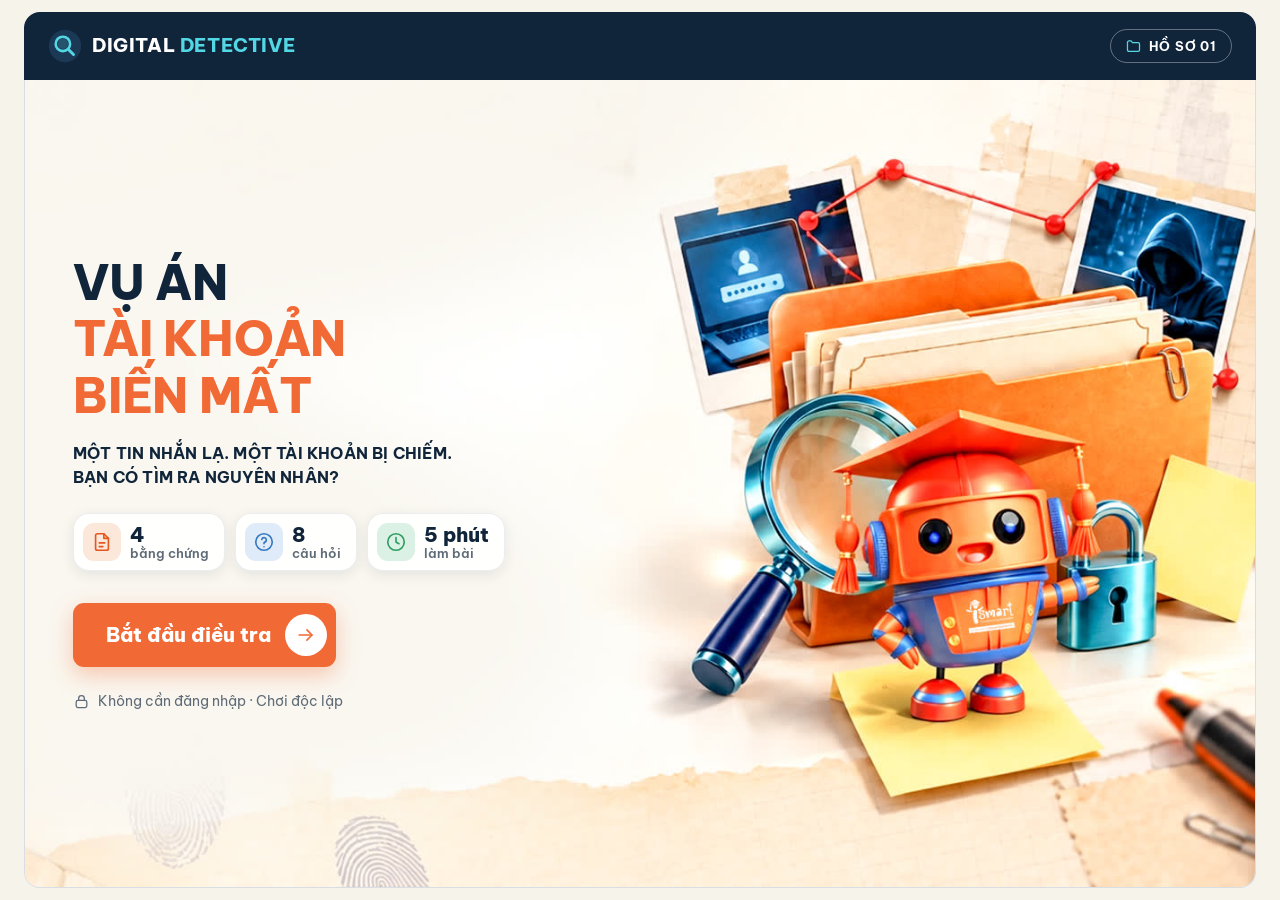
==== commit d30d6aaa: "Giãn dòng tiêu đề tiếng Việt, sửa việc trình duyệt giữ bản cũ Tiêu đề màn chào mừng - line-height 1." ====
--- a/index.html
+++ b/index.html
@@ -53,12 +53,60 @@
 
   <script type="module" src="src/app.js"></script>
   <script>
-    // Service worker chỉ để chạy lại được khi mất mạng sau lần tải đầu thành công.
+    // Service worker để app chạy lại được khi mất mạng sau lần tải đầu.
+    //
+    // Phần dưới xử lý chuyện phát hành bản mới. Mặc định của service worker
+    // là bản mới nằm chờ cho tới khi ĐÓNG HẾT tab của trang — chỉ bấm tải
+    // lại thì vẫn thấy giao diện cũ. Ở gian hàng không ai đóng hết tab, nên
+    // phải chủ động thay.
+    //
+    // Nhưng cũng không được thay giữa lượt chơi, nên trang chỉ nhắn
+    // SKIP_WAITING khi không có học sinh nào đang làm bài.
     if ('serviceWorker' in navigator && location.protocol.startsWith('http')) {
-      window.addEventListener('load', () => {
-        navigator.serviceWorker.register('sw.js').catch((err) => {
+      window.addEventListener('load', async () => {
+        let reg;
+        try {
+          reg = await navigator.serviceWorker.register('sw.js');
+        } catch (err) {
           console.warn('[sw] không đăng ký được:', err);
+          return;
+        }
+
+        const dangLamBai = () => {
+          try {
+            return window.__dd && window.__dd.getView() === 'playing';
+          } catch (_) {
+            return false;
+          }
+        };
+
+        const thayKhiRanh = () => {
+          if (reg.waiting && !dangLamBai()) {
+            reg.waiting.postMessage({ type: 'SKIP_WAITING' });
+          }
+        };
+
+        // Lần đầu cài đặt cũng phát controllerchange, nhưng lúc đó chưa có
+        // controller cũ nên không cần tải lại.
+        const daCoController = !!navigator.serviceWorker.controller;
+        let daTaiLai = false;
+        navigator.serviceWorker.addEventListener('controllerchange', () => {
+          if (!daCoController || daTaiLai) return;
+          daTaiLai = true;
+          location.reload();
         });
+
+        reg.addEventListener('updatefound', () => {
+          const sw = reg.installing;
+          if (!sw) return;
+          sw.addEventListener('statechange', () => {
+            if (sw.state === 'installed') thayKhiRanh();
+          });
+        });
+
+        thayKhiRanh();
+        // Nếu lúc phát hiện bản mới có em đang làm bài thì chờ, nộp xong mới thay.
+        setInterval(thayKhiRanh, 10000);
       });
     }
   </script>
--- a/assets/css/app.css
+++ b/assets/css/app.css
@@ -278,11 +278,14 @@
   .welcome-copy { width: 50%; padding: var(--s4) var(--s2) var(--s4) var(--s5); }
 }
 
+/* line-height phải rộng hơn chữ Latin vì tiếng Việt viết hoa có dấu chồng
+   tầng: Ế và Ấ đội thêm mũ trên dấu sắc, còn Ụ thả dấu nặng xuống dưới.
+   Ở 1.04 thì dấu nặng của "VỤ" đụng dấu huyền của "TÀI" ngay bên dưới. */
 .hero-title {
   font-size: var(--fs-hero);
   font-weight: 800;
-  line-height: 1.04;
-  letter-spacing: -.5px;
+  line-height: 1.18;
+  letter-spacing: -.2px;
   margin-bottom: var(--s3);
 }
 .hero-title span { display: block; }
